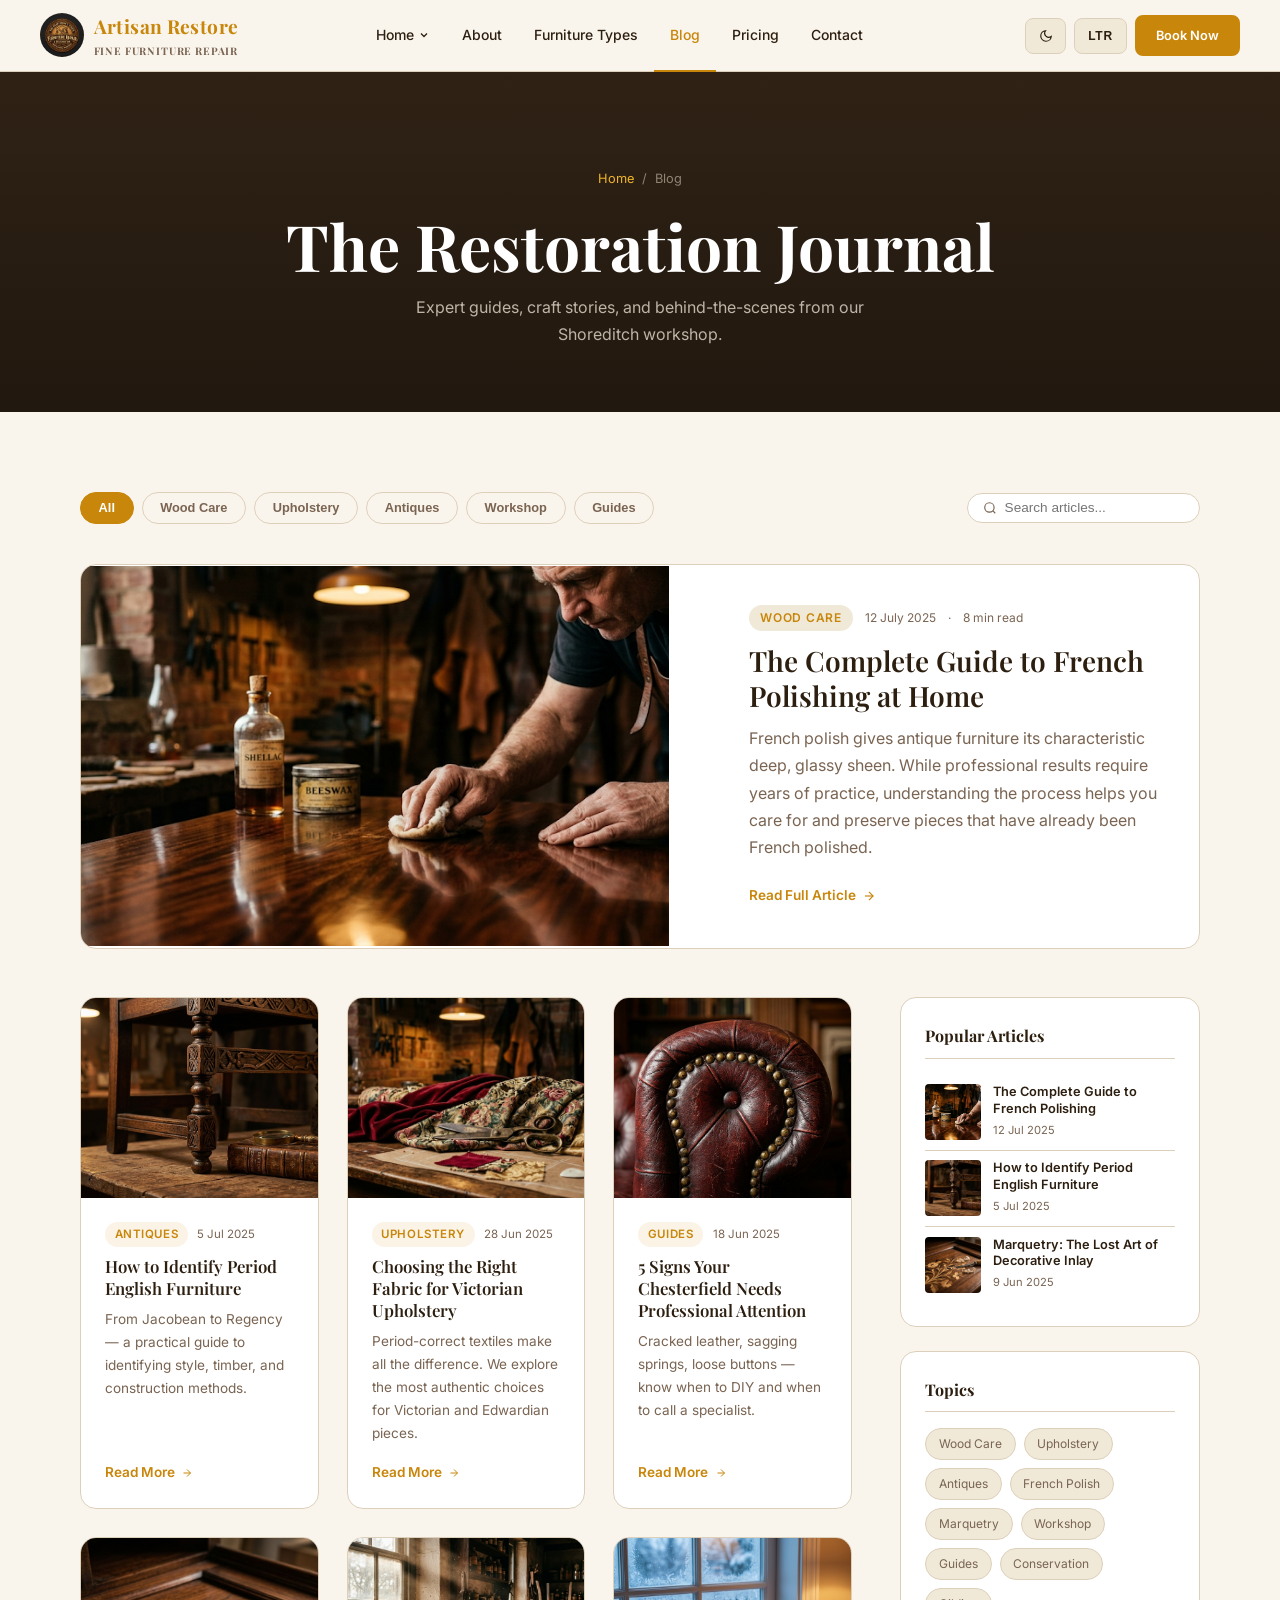
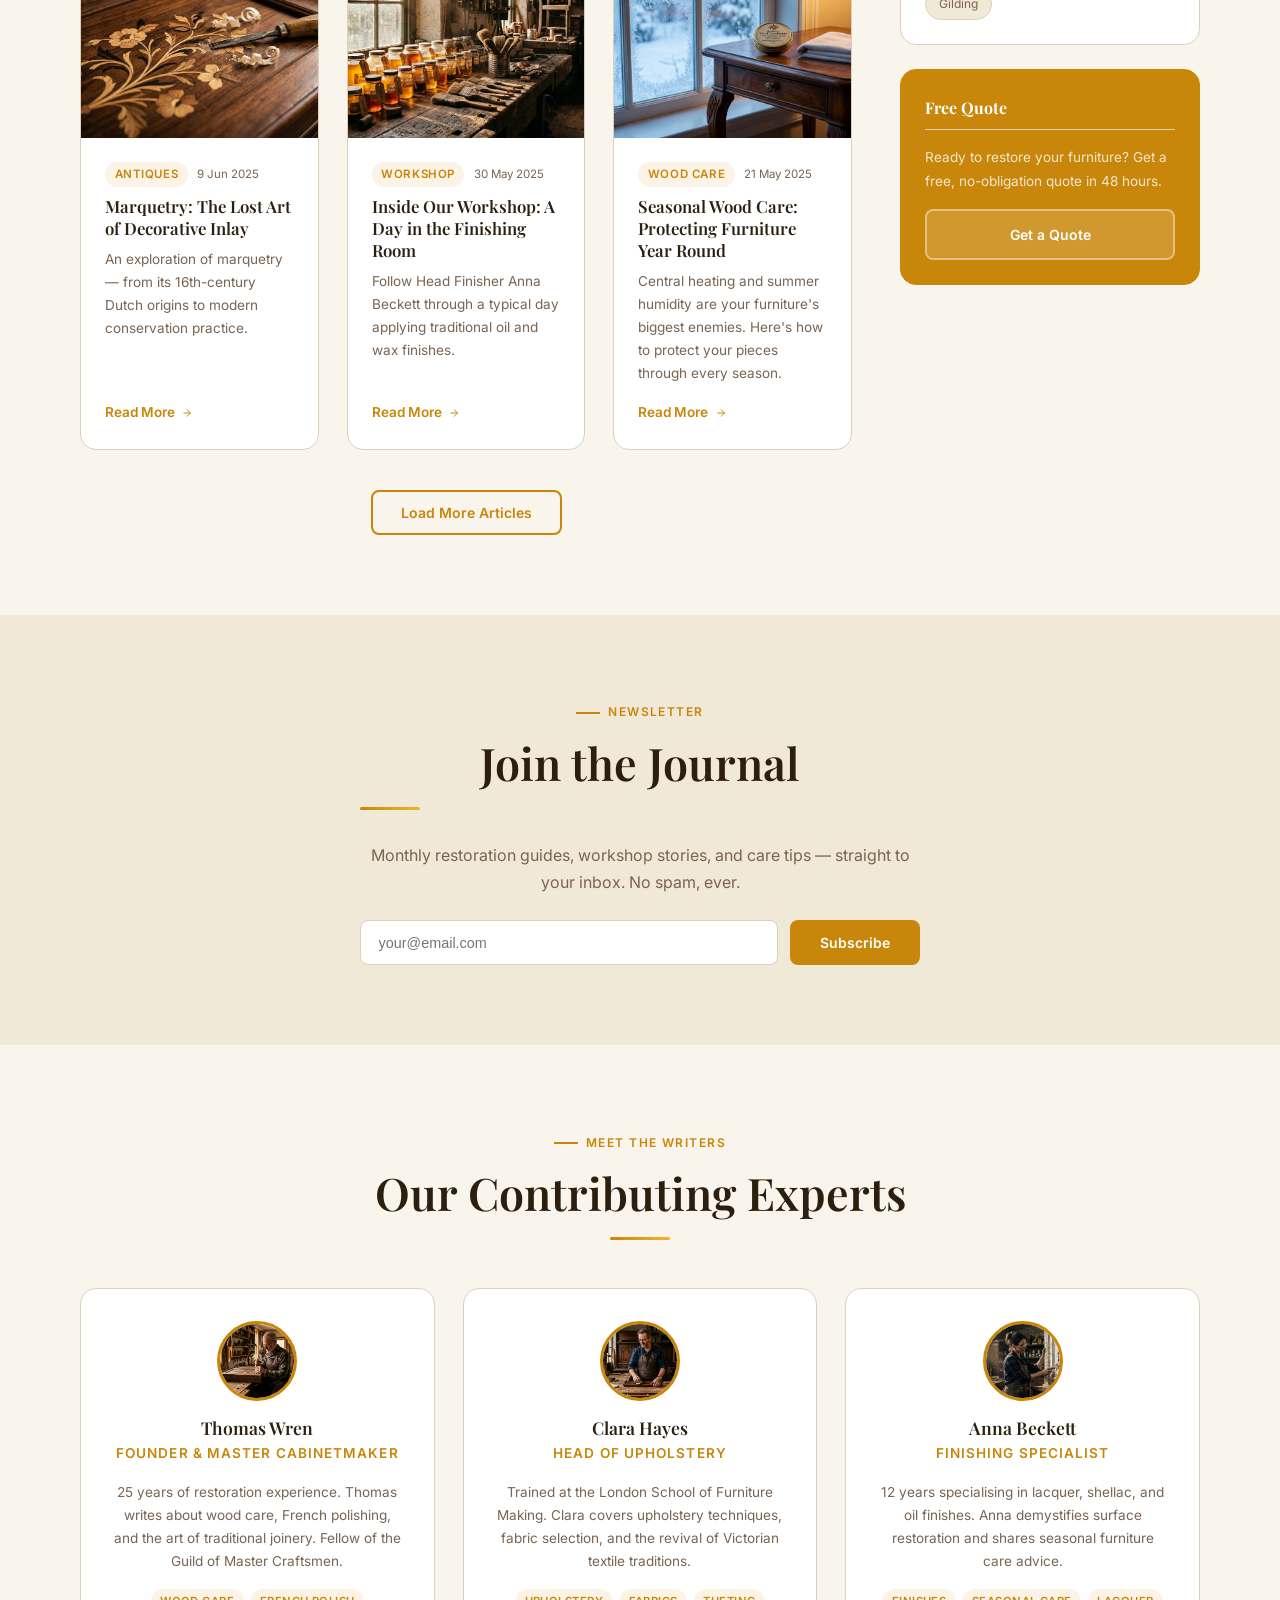
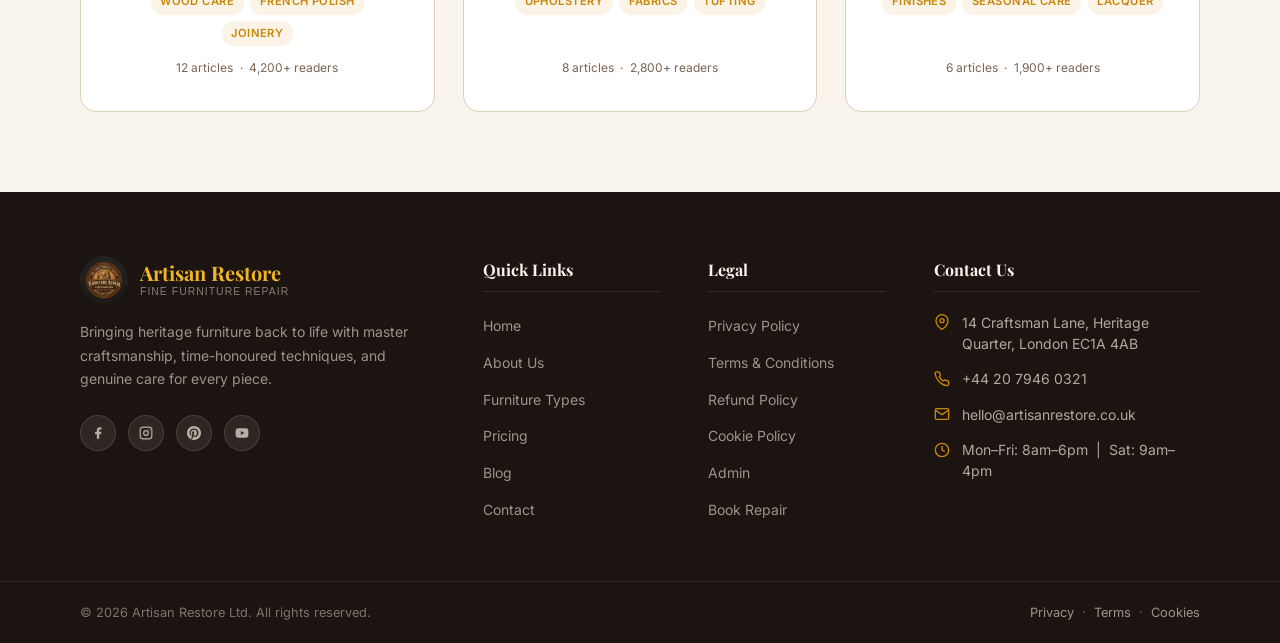
==== blog.html @ afa8cfbe "Initial commit" ====
<!DOCTYPE html>
<html lang="en" dir="ltr" data-theme="light">
<head>
<meta charset="UTF-8"><meta name="viewport" content="width=device-width, initial-scale=1.0">
<title>Blog — Artisan Restore Furniture Restoration Journal</title>
<meta name="description" content="Expert insights, restoration guides, and craftsmanship stories from the Artisan Restore workshop journal.">
<link rel="icon" href="images/logo.png" type="image/png">
<link rel="stylesheet" href="style.css">
<style>
.page-hero{padding:6rem 0 4rem;background:var(--walnut);position:relative;overflow:hidden;}
.page-hero-bg{position:absolute;inset:0;background-size:cover;background-position:center;opacity: 1;}
.page-hero-overlay{position:absolute;inset:0;background:linear-gradient(to bottom,rgba(22,16,10,.3),rgba(22,16,10,.7));}
.page-hero-content{position:relative;z-index:1;text-align:center;color:var(--white);}
.page-hero-content h1{color:var(--white);}
.breadcrumb{display:flex;align-items:center;justify-content:center;gap:.5rem;font-size:.8rem;color:rgba(240,233,216,.5);margin-bottom:1rem;}
.breadcrumb a{color:var(--primary-lt);}

/* filter bar */
.filter-bar{display:flex;align-items:center;gap:.5rem;flex-wrap:wrap;margin-bottom:2.5rem;}
.filter-btn{padding:.45rem 1.1rem;border:1.5px solid var(--border);border-radius:20px;background:transparent;font-size:.8rem;font-weight:600;color:var(--text-muted);cursor:pointer;transition:var(--transition);}
.filter-btn.active,.filter-btn:hover{background:var(--primary);border-color:var(--primary);color:var(--white);}
.search-box{margin-left:auto;display:flex;align-items:center;gap:.5rem;background:var(--surface);border:1px solid var(--border);border-radius:20px;padding:.4rem .9rem;}
.search-box input{border:none;background:transparent;font-size:.85rem;color:var(--text);outline:none;width:180px;}
.search-box svg{color:var(--text-muted);}

/* featured article */
.featured-article{display:grid;grid-template-columns:1.2fr 1fr;gap:2.5rem;align-items:center;background:var(--surface);border:1px solid var(--border);border-radius:var(--radius-lg);overflow:hidden;margin-bottom:3rem;transition:var(--transition);}
.featured-article:hover{box-shadow:var(--shadow-lg);transform:translateY(-4px);}
.feat-img{width:100%;height:380px;object-fit:cover;}
.feat-body{padding:2.5rem;}
.feat-meta{display:flex;align-items:center;gap:.75rem;margin-bottom:.75rem;font-size:.75rem;color:var(--text-muted);}
.feat-tag{background:var(--bg2);border-radius:20px;padding:.2rem .7rem;color:var(--primary);font-weight:600;text-transform:uppercase;letter-spacing:.06em;}
.feat-body h2{font-size:1.75rem;margin-bottom:.75rem;}
.feat-body p{margin-bottom:1.25rem;}
.read-more{font-size:.85rem;font-weight:600;color:var(--primary);display:inline-flex;align-items:center;gap:.4rem;transition:gap .25s;}
.read-more:hover{gap:.75rem;}

/* blog grid */
.blog-grid{display:grid;grid-template-columns:repeat(3,1fr);gap:1.75rem;}
.blog-card{background:var(--surface);border:1px solid var(--border);border-radius:var(--radius-lg);overflow:hidden;transition:var(--transition);display:flex;flex-direction:column;height:100%;}
.blog-card:hover{transform:translateY(-6px);box-shadow:var(--shadow-lg);border-color:var(--primary);}
.blog-img{width:100%;height:200px;object-fit:cover;flex-shrink:0;}
.blog-body{padding:1.5rem;display:flex;flex-direction:column;flex:1;}
.blog-meta{display:flex;align-items:center;gap:.6rem;font-size:.72rem;color:var(--text-muted);margin-bottom:.6rem;}
.blog-cat{background:rgba(200,134,10,.1);color:var(--primary);border-radius:20px;padding:.15rem .6rem;font-weight:600;text-transform:uppercase;letter-spacing:.05em;}
.blog-body h3{font-size:1.05rem;margin-bottom:.5rem;line-height:1.3;}
.blog-body p{font-size:.85rem;margin-bottom:1rem;flex:1;}

/* newsletter */
.newsletter-section{background:var(--bg2);}
.nl-box{max-width:560px;margin:0 auto;text-align:center;}
.nl-form{display:flex;gap:.75rem;margin-top:1.5rem;}
.nl-form input{flex:1;padding:.75rem 1.1rem;background:var(--surface);border:1.5px solid var(--border);border-radius:var(--radius-md);font-size:.9rem;color:var(--text);outline:none;transition:border-color .25s;}
.nl-form input:focus{border-color:var(--primary);}

/* sidebar */
.blog-layout{display:grid;grid-template-columns:1fr 300px;gap:3rem;align-items:start;}
.sidebar{position:sticky;top:calc(var(--nav-h)+1rem);}
.sidebar-widget{background:var(--surface);border:1px solid var(--border);border-radius:var(--radius-lg);padding:1.5rem;margin-bottom:1.5rem;}
.sidebar-widget h5{font-family:'Playfair Display',serif;font-size:1rem;margin-bottom:1rem;padding-bottom:.5rem;border-bottom:1px solid var(--border);}
.popular-item{display:flex;gap:.75rem;padding:.6rem 0;border-bottom:1px solid var(--border);}
.popular-item:last-child{border:none;}
.popular-img{width:56px;height:56px;border-radius:var(--radius-sm);object-fit:cover;flex-shrink:0;}
.popular-title{font-size:.8rem;font-weight:600;color:var(--text);line-height:1.3;}
.popular-date{font-size:.7rem;color:var(--text-muted);margin-top:.2rem;}
.tag-cloud{display:flex;flex-wrap:wrap;gap:.5rem;}
.tag-chip{padding:.3rem .8rem;background:var(--bg2);border:1px solid var(--border);border-radius:20px;font-size:.75rem;color:var(--text-muted);cursor:pointer;transition:var(--transition);}
.tag-chip:hover{background:var(--primary);border-color:var(--primary);color:var(--white);}

@media(max-width:1024px){.blog-layout{grid-template-columns:1fr;}.sidebar{position:static;}.featured-article{grid-template-columns:1fr;}.feat-img{height:auto;aspect-ratio:16/9;min-height:250px;}.blog-grid{grid-template-columns:repeat(2,1fr);}}
@media(max-width:768px){.blog-grid{grid-template-columns:1fr;}.nl-form{flex-direction:column;}}
</style>
</head>
<body>
<div id="nav-placeholder"></div>
<main class="page-content">

  <!-- §1 PAGE HERO -->
  <section class="page-hero">
    <div class="page-hero-bg" style="background-image:url('https://loremflickr.com/1600/900/furniture,antique?lock=2001');"></div>
    <div class="page-hero-overlay"></div>
    <div class="container page-hero-content">
      <nav class="breadcrumb"><a href="index.html">Home</a><span>/</span><span>Blog</span></nav>
      <h1>The Restoration Journal</h1>
      <p style="color:rgba(240,233,216,.75);max-width:480px;margin:.5rem auto 0;">Expert guides, craft stories, and behind-the-scenes from our Shoreditch workshop.</p>
    </div>
  </section>

  <!-- §2 FILTER + FEATURED -->
  <section style="background:var(--bg);">
    <div class="container">
      <div class="filter-bar">
        <button class="filter-btn active">All</button>
        <button class="filter-btn">Wood Care</button>
        <button class="filter-btn">Upholstery</button>
        <button class="filter-btn">Antiques</button>
        <button class="filter-btn">Workshop</button>
        <button class="filter-btn">Guides</button>
        <div class="search-box">
          <svg width="14" height="14" viewBox="0 0 24 24" fill="none" stroke="currentColor" stroke-width="2"><circle cx="11" cy="11" r="8"/><line x1="21" y1="21" x2="16.65" y2="16.65"/></svg>
          <input type="text" placeholder="Search articles...">
        </div>
      </div>

      <a href="blog-detail.html" class="featured-article">
        <img class="feat-img" src="images/image copy 15.png" alt="Featured article">
        <div class="feat-body">
          <div class="feat-meta"><span class="feat-tag">Wood Care</span><span>12 July 2025</span><span>·</span><span>8 min read</span></div>
          <h2>The Complete Guide to French Polishing at Home</h2>
          <p>French polish gives antique furniture its characteristic deep, glassy sheen. While professional results require years of practice, understanding the process helps you care for and preserve pieces that have already been French polished.</p>
          <span class="read-more">Read Full Article <svg width="14" height="14" viewBox="0 0 24 24" fill="none" stroke="currentColor" stroke-width="2"><line x1="5" y1="12" x2="19" y2="12"/><polyline points="12 5 19 12 12 19"/></svg></span>
        </div>
      </a>

      <div class="blog-layout">
        <div>
          <div class="blog-grid">
            <div class="blog-card">
              <img class="blog-img" src="images/image copy 16.png" alt="Dining table">
              <div class="blog-body">
                <div class="blog-meta"><span class="blog-cat">Antiques</span><span>5 Jul 2025</span></div>
                <h3>How to Identify Period English Furniture</h3>
                <p>From Jacobean to Regency — a practical guide to identifying style, timber, and construction methods.</p>
                <a href="blog-detail.html" class="read-more">Read More <svg width="12" height="12" viewBox="0 0 24 24" fill="none" stroke="currentColor" stroke-width="2"><line x1="5" y1="12" x2="19" y2="12"/><polyline points="12 5 19 12 12 19"/></svg></a>
              </div>
            </div>
            <div class="blog-card">
              <img class="blog-img" src="images/image copy 17.png" alt="Upholstery">
              <div class="blog-body">
                <div class="blog-meta"><span class="blog-cat">Upholstery</span><span>28 Jun 2025</span></div>
                <h3>Choosing the Right Fabric for Victorian Upholstery</h3>
                <p>Period-correct textiles make all the difference. We explore the most authentic choices for Victorian and Edwardian pieces.</p>
                <a href="blog-detail.html" class="read-more">Read More <svg width="12" height="12" viewBox="0 0 24 24" fill="none" stroke="currentColor" stroke-width="2"><line x1="5" y1="12" x2="19" y2="12"/><polyline points="12 5 19 12 12 19"/></svg></a>
              </div>
            </div>
            <div class="blog-card">
              <img class="blog-img" src="images/image copy 18.png" alt="Chesterfield">
              <div class="blog-body">
                <div class="blog-meta"><span class="blog-cat">Guides</span><span>18 Jun 2025</span></div>
                <h3>5 Signs Your Chesterfield Needs Professional Attention</h3>
                <p>Cracked leather, sagging springs, loose buttons — know when to DIY and when to call a specialist.</p>
                <a href="blog-detail.html" class="read-more">Read More <svg width="12" height="12" viewBox="0 0 24 24" fill="none" stroke="currentColor" stroke-width="2"><line x1="5" y1="12" x2="19" y2="12"/><polyline points="12 5 19 12 12 19"/></svg></a>
              </div>
            </div>
            <div class="blog-card">
              <img class="blog-img" src="images/image copy 19.png" alt="Antique">
              <div class="blog-body">
                <div class="blog-meta"><span class="blog-cat">Antiques</span><span>9 Jun 2025</span></div>
                <h3>Marquetry: The Lost Art of Decorative Inlay</h3>
                <p>An exploration of marquetry — from its 16th-century Dutch origins to modern conservation practice.</p>
                <a href="blog-detail.html" class="read-more">Read More <svg width="12" height="12" viewBox="0 0 24 24" fill="none" stroke="currentColor" stroke-width="2"><line x1="5" y1="12" x2="19" y2="12"/><polyline points="12 5 19 12 12 19"/></svg></a>
              </div>
            </div>
            <div class="blog-card">
              <img class="blog-img" src="images/image copy 20.png" alt="Workshop">
              <div class="blog-body">
                <div class="blog-meta"><span class="blog-cat">Workshop</span><span>30 May 2025</span></div>
                <h3>Inside Our Workshop: A Day in the Finishing Room</h3>
                <p>Follow Head Finisher Anna Beckett through a typical day applying traditional oil and wax finishes.</p>
                <a href="blog-detail.html" class="read-more">Read More <svg width="12" height="12" viewBox="0 0 24 24" fill="none" stroke="currentColor" stroke-width="2"><line x1="5" y1="12" x2="19" y2="12"/><polyline points="12 5 19 12 12 19"/></svg></a>
              </div>
            </div>
            <div class="blog-card">
              <img class="blog-img" src="images/image copy 21.png" alt="Wood care">
              <div class="blog-body">
                <div class="blog-meta"><span class="blog-cat">Wood Care</span><span>21 May 2025</span></div>
                <h3>Seasonal Wood Care: Protecting Furniture Year Round</h3>
                <p>Central heating and summer humidity are your furniture's biggest enemies. Here's how to protect your pieces through every season.</p>
                <a href="blog-detail.html" class="read-more">Read More <svg width="12" height="12" viewBox="0 0 24 24" fill="none" stroke="currentColor" stroke-width="2"><line x1="5" y1="12" x2="19" y2="12"/><polyline points="12 5 19 12 12 19"/></svg></a>
              </div>
            </div>
          </div>
          <div style="text-align:center;margin-top:2.5rem;">
            <button class="btn btn-outline">Load More Articles</button>
          </div>
        </div>

        <!-- SIDEBAR -->
        <aside class="sidebar">
          <div class="sidebar-widget">
            <h5>Popular Articles</h5>
            <div class="popular-item">
              <img class="popular-img" src="images/image copy 15.png" alt="">
              <div><div class="popular-title">The Complete Guide to French Polishing</div><div class="popular-date">12 Jul 2025</div></div>
            </div>
            <div class="popular-item">
              <img class="popular-img" src="images/image copy 16.png" alt="">
              <div><div class="popular-title">How to Identify Period English Furniture</div><div class="popular-date">5 Jul 2025</div></div>
            </div>
            <div class="popular-item">
              <img class="popular-img" src="images/image copy 19.png" alt="">
              <div><div class="popular-title">Marquetry: The Lost Art of Decorative Inlay</div><div class="popular-date">9 Jun 2025</div></div>
            </div>
          </div>
          <div class="sidebar-widget">
            <h5>Topics</h5>
            <div class="tag-cloud">
              <span class="tag-chip">Wood Care</span><span class="tag-chip">Upholstery</span><span class="tag-chip">Antiques</span><span class="tag-chip">French Polish</span><span class="tag-chip">Marquetry</span><span class="tag-chip">Workshop</span><span class="tag-chip">Guides</span><span class="tag-chip">Conservation</span><span class="tag-chip">Gilding</span>
            </div>
          </div>
          <div class="sidebar-widget" style="background:var(--primary);border-color:var(--primary);">
            <h5 style="color:var(--white);">Free Quote</h5>
            <p style="font-size:.85rem;color:rgba(255,255,255,.8);margin-bottom:1rem;">Ready to restore your furniture? Get a free, no-obligation quote in 48 hours.</p>
            <a href="contact.html" class="btn btn-ghost" style="width:100%;display:flex;justify-content:center;">Get a Quote</a>
          </div>
        </aside>
      </div>
    </div>
  </section>

  <!-- §3 NEWSLETTER -->
  <section class="newsletter-section">
    <div class="container">
      <div class="nl-box">
        <span class="section-label">Newsletter</span>
        <h2 class="section-title">Join the Journal</h2>
        <div class="divider"></div>
        <p>Monthly restoration guides, workshop stories, and care tips — straight to your inbox. No spam, ever.</p>
        <div class="nl-form">
          <input type="email" placeholder="your@email.com">
          <button class="btn btn-primary">Subscribe</button>
        </div>
      </div>
    </div>
  </section>
  <!-- §4 AUTHOR SPOTLIGHT -->
  <section style="background:var(--bg);">
    <div class="container">
      <div class="text-center">
        <span class="section-label">Meet the Writers</span>
        <h2 class="section-title">Our Contributing Experts</h2>
        <div class="divider"></div>
      </div>
      <div class="author-spotlight-grid">
        <div class="as-card">
          <img class="as-avatar" src="images/image copy 7.png" alt="Thomas Wren">
          <div class="as-body">
            <h4>Thomas Wren</h4>
            <p class="as-role">Founder &amp; Master Cabinetmaker</p>
            <p>25 years of restoration experience. Thomas writes about wood care, French polishing, and the art of traditional joinery. Fellow of the Guild of Master Craftsmen.</p>
            <div class="as-tags"><span>Wood Care</span><span>French Polish</span><span>Joinery</span></div>
            <div class="as-meta"><span>12 articles</span><span>·</span><span>4,200+ readers</span></div>
          </div>
        </div>
        <div class="as-card">
          <img class="as-avatar" src="images/image copy 9.png" alt="Clara Hayes">
          <div class="as-body">
            <h4>Clara Hayes</h4>
            <p class="as-role">Head of Upholstery</p>
            <p>Trained at the London School of Furniture Making. Clara covers upholstery techniques, fabric selection, and the revival of Victorian textile traditions.</p>
            <div class="as-tags"><span>Upholstery</span><span>Fabrics</span><span>Tufting</span></div>
            <div class="as-meta"><span>8 articles</span><span>·</span><span>2,800+ readers</span></div>
          </div>
        </div>
        <div class="as-card">
          <img class="as-avatar" src="images/image copy 10.png" alt="Anna Beckett">
          <div class="as-body">
            <h4>Anna Beckett</h4>
            <p class="as-role">Finishing Specialist</p>
            <p>12 years specialising in lacquer, shellac, and oil finishes. Anna demystifies surface restoration and shares seasonal furniture care advice.</p>
            <div class="as-tags"><span>Finishes</span><span>Seasonal Care</span><span>Lacquer</span></div>
            <div class="as-meta"><span>6 articles</span><span>·</span><span>1,900+ readers</span></div>
          </div>
        </div>
      </div>
    </div>
  </section>
  <style>
  .author-spotlight-grid{display:grid;grid-template-columns:repeat(3,1fr);gap:1.75rem;margin-top:3rem;}
  .as-card{background:var(--surface);border:1px solid var(--border);border-radius:var(--radius-lg);padding:2rem;display:flex;flex-direction:column;align-items:center;text-align:center;transition:var(--transition);}
  .as-card:hover{border-color:var(--primary);transform:translateY(-5px);box-shadow:var(--shadow-md);}
  .as-avatar{width:80px;height:80px;border-radius:50%;object-fit:cover;border:3px solid var(--primary);margin-bottom:1rem;}
  .as-body{display:flex;flex-direction:column;flex:1;width:100%;}
  .as-body h4{margin-bottom:.15rem;}
  .as-role{font-size:.75rem;text-transform:uppercase;letter-spacing:.08em;color:var(--primary);font-weight:600;margin-bottom:.75rem;}
  .as-body>p{font-size:.85rem;margin-bottom:1rem;}
  .as-tags{display:flex;gap:.4rem;justify-content:center;flex-wrap:wrap;margin-bottom:.75rem;}
  .as-tags span{background:rgba(200,134,10,.1);color:var(--primary);font-size:.7rem;font-weight:600;padding:.2rem .6rem;border-radius:20px;text-transform:uppercase;letter-spacing:.04em;}
  .as-meta{font-size:.75rem;color:var(--text-muted);display:flex;gap:.4rem;justify-content:center;margin-top:auto;}
  @media(max-width:1024px){.author-spotlight-grid{grid-template-columns:1fr;max-width:400px;margin-left:auto;margin-right:auto;}}
  </style>

</main>
<div id="footer-placeholder"></div>
<script src="nav.js"></script>
<script>
document.querySelectorAll('.filter-btn').forEach(btn=>{
  btn.addEventListener('click',()=>{
    document.querySelectorAll('.filter-btn').forEach(b=>b.classList.remove('active'));
    btn.classList.add('active');
  });
});
</script>
</body>
</html>
---- style.css ----
/* ============================================
   ARTISAN RESTORE — Global Design System
   Font: Playfair Display + Inter
   Color: Warm Amber / Walnut / Cream
   ============================================ */

@import url('https://fonts.googleapis.com/css2?family=Playfair+Display:ital,wght@0,400;0,600;0,700;1,400&family=Inter:wght@300;400;500;600&family=Cormorant+Garamond:ital,wght@0,400;1,400&display=swap');

/* ---- CSS VARIABLES ---- */
:root {
  --primary:     #C8860A;
  --primary-dk:  #9E6A08;
  --primary-lt:  #F0B429;
  --walnut:      #3B2A1A;
  --walnut-lt:   #6B4C30;
  --cream:       #FAF5EC;
  --cream-dk:    #F0E9D8;
  --charcoal:    #1C1410;
  --text-main:   #2D1F10;
  --text-muted:  #7A6452;
  --white:       #FFFFFF;
  --border:      #DDD0BB;

  --nav-h:       72px;
  --side-pad:    clamp(1rem, 4vw, 2.5rem);
  --radius-sm:   4px;
  --radius-md:   8px;
  --radius-lg:   16px;
  --shadow-sm:   0 2px 8px rgba(60,40,20,.08);
  --shadow-md:   0 8px 32px rgba(60,40,20,.14);
  --shadow-lg:   0 20px 60px rgba(60,40,20,.20);

  --transition:  all .3s cubic-bezier(.4,0,.2,1);

  /* Light mode defaults */
  --bg:          var(--cream);
  --bg2:         var(--cream-dk);
  --surface:     var(--white);
  --text:        var(--text-main);
  --nav-bg:      rgba(250,245,236,.95);
}

/* ---- DARK MODE ---- */
[data-theme="dark"] {
  --bg:       #16100A;
  --bg2:      #1F160D;
  --surface:  #2A1E12;
  --text:     #F0E9D8;
  --text-muted: #9D8472;
  --border:   #3D2D1A;
  --nav-bg:   rgba(22,16,10,.95);
}

/* ---- RTL ---- */
[dir="rtl"] { direction: rtl; text-align: right; }

/* ---- RESET ---- */
*, *::before, *::after { box-sizing: border-box; margin: 0; padding: 0; }
html { scroll-behavior: smooth; scroll-padding-top: var(--nav-h); }
body {
  font-family: 'Inter', sans-serif;
  background: var(--bg);
  color: var(--text);
  line-height: 1.7;
  overflow-x: hidden;
  transition: background .3s, color .3s;
}
img { max-width: 100%; height: auto; display: block; }
a { color: inherit; text-decoration: none; }
ul { list-style: none; }

/* ---- TYPOGRAPHY ---- */
h1,h2,h3,h4 { font-family: 'Playfair Display', serif; line-height: 1.25; color: var(--text); }
h1 { font-size: clamp(2.4rem, 5vw, 4rem); font-weight: 700; }
h2 { font-size: clamp(1.8rem, 3.5vw, 2.8rem); font-weight: 600; }
h3 { font-size: clamp(1.3rem, 2.5vw, 1.8rem); font-weight: 600; }
h4 { font-size: 1.1rem; font-weight: 600; }
p  { font-size: 1rem; color: var(--text-muted); }

/* ---- SCROLLBAR ---- */
::-webkit-scrollbar { width: 6px; }
::-webkit-scrollbar-track { background: var(--bg); }
::-webkit-scrollbar-thumb { background: var(--primary); border-radius: 3px; }

/* ============================================
   NAVBAR
   ============================================ */
.navbar {
  position: fixed; top: 0; left: 0; right: 0; z-index: 1000;
  height: var(--nav-h);
  background: var(--nav-bg);
  backdrop-filter: blur(12px);
  border-bottom: 1px solid var(--border);
  display: flex; align-items: center;
  padding: 0 var(--side-pad);
  gap: 1rem;
  transition: var(--transition);
}
/* push page content below nav */
body > *:not(.navbar) { margin-top: 0; }
.page-content { padding-top: var(--nav-h); }

.nav-logo { display: flex; align-items: center; gap: .6rem; flex-shrink: 0; cursor: pointer; }
.nav-logo img { height: 44px; width: 44px; border-radius: 50%; object-fit: cover; }
.nav-logo-text { font-family: 'Playfair Display', serif; font-size: 1.2rem; font-weight: 700; color: var(--primary); letter-spacing: .02em; }
.nav-logo-sub  { font-size: .65rem; color: var(--text-muted); display: block; letter-spacing: .08em; text-transform: uppercase; }

.nav-menu { display: flex; align-items: center; gap: 0; margin: 0 auto; }

.nav-item { position: relative; }
.nav-link {
  display: flex; align-items: center; gap: .3rem;
  height: var(--nav-h);
  padding: 0 1rem;
  font-size: .875rem; font-weight: 500;
  color: var(--text);
  white-space: nowrap;
  transition: color .25s;
  border-bottom: 2px solid transparent;
}
.nav-link:hover, .nav-link.active { color: var(--primary); border-bottom-color: var(--primary); }
.nav-link svg { width: 12px; height: 12px; transition: transform .25s; }
.nav-item:hover .nav-link svg { transform: rotate(180deg); }

/* DROPDOWN */
.dropdown {
  position: absolute; top: 100%; left: 0;
  min-width: 180px;
  background: var(--surface);
  border: 1px solid var(--border);
  border-radius: var(--radius-md);
  box-shadow: var(--shadow-md);
  opacity: 0; visibility: hidden; transform: translateY(-8px);
  transition: var(--transition);
}
.nav-item:hover .dropdown { opacity: 1; visibility: visible; transform: translateY(0); }
.dropdown a {
  display: block; padding: .65rem 1.2rem;
  font-size: .85rem; color: var(--text);
  transition: background .2s, color .2s;
}
.dropdown a:hover { background: var(--bg2); color: var(--primary); }

/* RIGHT CONTROLS */
.nav-controls { display: flex; align-items: center; gap: .5rem; margin-left: 1.5rem; }
.ctrl-btn {
  display: flex; align-items: center; justify-content: center;
  height: 36px; padding: 0 .8rem;
  background: var(--bg2); border: 1px solid var(--border);
  border-radius: var(--radius-md);
  font-size: .75rem; font-weight: 600; letter-spacing: .06em;
  color: var(--text); cursor: pointer;
  transition: var(--transition); gap: .4rem;
}
.ctrl-btn:hover { background: var(--primary); color: var(--white); border-color: var(--primary); }
.ctrl-btn svg { width: 14px; height: 14px; }

.hamburger { display: none; flex-direction: column; gap: 5px; cursor: pointer; padding: .5rem; }
.hamburger span { display: block; width: 22px; height: 2px; background: var(--text); border-radius: 2px; transition: var(--transition); }

/* ============================================
   BUTTONS
   ============================================ */
.btn {
  display: inline-flex; align-items: center; justify-content: center; gap: .5rem;
  padding: .75rem 1.75rem;
  font-family: 'Inter', sans-serif; font-size: .875rem; font-weight: 600;
  border-radius: var(--radius-md); cursor: pointer;
  transition: var(--transition); border: 2px solid transparent;
  white-space: nowrap;
}
.btn-primary { background: var(--primary); color: var(--white); border-color: var(--primary); }
.btn-primary:hover { background: var(--primary-dk); border-color: var(--primary-dk); transform: translateY(-2px); box-shadow: 0 8px 24px rgba(200,134,10,.35); }
.btn-outline { background: transparent; color: var(--primary); border-color: var(--primary); }
.btn-outline:hover { background: var(--primary); color: var(--white); transform: translateY(-2px); }
.btn-ghost { background: rgba(255,255,255,.15); color: var(--white); border-color: rgba(255,255,255,.4); backdrop-filter: blur(4px); }
.btn-ghost:hover { background: var(--white); color: var(--primary); border-color: var(--white); }
.btn-lg { padding: .95rem 2.4rem; font-size: 1rem; }
.btn-sm { padding: .5rem 1.2rem; font-size: .8rem; }

/* ============================================
   SECTIONS & UTILITIES
   ============================================ */
section { padding: 5rem 0; }
.container { max-width: 1200px; margin: 0 auto; padding: 0 var(--side-pad); }
.container-wide { max-width: 1400px; margin: 0 auto; padding: 0 var(--side-pad); }

.section-label {
  display: inline-flex; align-items: center; gap: .5rem;
  font-size: .75rem; font-weight: 600; letter-spacing: .12em;
  text-transform: uppercase; color: var(--primary);
  margin-bottom: .75rem;
}
.section-label::before { content:''; display: block; width: 24px; height: 2px; background: var(--primary); }
.section-title { margin-bottom: 1rem; }
.section-sub { font-size: 1.05rem; color: var(--text-muted); max-width: 560px; }
.text-center { text-align: center; }
.text-center .section-label { justify-content: center; }
.text-center .section-sub { margin: 0 auto; }

/* DIVIDER */
.divider { width: 60px; height: 3px; background: linear-gradient(90deg, var(--primary), var(--primary-lt)); border-radius: 2px; margin: 1rem 0 2rem; }
.text-center .divider { margin: 1rem auto 2rem; }

/* GRIDS */
.grid-2 { display: grid; grid-template-columns: repeat(2, 1fr); gap: 2rem; }
.grid-3 { display: grid; grid-template-columns: repeat(3, 1fr); gap: 2rem; }
.grid-4 { display: grid; grid-template-columns: repeat(4, 1fr); gap: 1.5rem; }
.grid-auto { display: grid; grid-template-columns: repeat(auto-fit, minmax(280px, 1fr)); gap: 2rem; }

/* ============================================
   CARDS
   ============================================ */
.card {
  background: var(--surface);
  border: 1px solid var(--border);
  border-radius: var(--radius-lg);
  overflow: hidden;
  transition: var(--transition);
  box-shadow: var(--shadow-sm);
}
.card:hover { transform: translateY(-6px); box-shadow: var(--shadow-lg); border-color: var(--primary); }
.card-img { width: 100%; height: 220px; object-fit: cover; }
.card-body { padding: 1.5rem; }
.card-tag { font-size: .7rem; font-weight: 600; text-transform: uppercase; letter-spacing: .1em; color: var(--primary); margin-bottom: .5rem; }
.card-title { font-size: 1.15rem; margin-bottom: .5rem; color: var(--text); }
.card-text { font-size: .875rem; color: var(--text-muted); }

/* ============================================
   HERO BASE
   ============================================ */
.hero {
  min-height: calc(100vh - var(--nav-h));
  display: flex; align-items: center;
  background: var(--walnut);
  position: relative; overflow: hidden;
}
.hero-bg {
  position: absolute; inset: 0;
  background-size: cover; background-position: center;
  opacity: .35;
}
.hero-overlay {
  position: absolute; inset: 0;
  background: linear-gradient(135deg, rgba(22,16,10,.85) 0%, rgba(60,40,15,.6) 50%, rgba(200,134,10,.15) 100%);
}
.hero-content { position: relative; z-index: 1; }

/* ============================================
   BEFORE/AFTER SLIDER
   ============================================ */
.ba-container {
  position: relative; overflow: hidden; border-radius: var(--radius-lg);
  cursor: col-resize; user-select: none;
}
.ba-after, .ba-before { width: 100%; display: block; }
.ba-before-wrap {
  position: absolute; top: 0; left: 0; height: 100%; overflow: hidden;
  width: 50%;
}
.ba-before-wrap img { height: 100%; width: auto; max-width: none; }
.ba-handle {
  position: absolute; top: 0; bottom: 0; width: 4px;
  background: var(--primary); left: 50%; transform: translateX(-50%);
  cursor: col-resize;
}
.ba-handle::before, .ba-handle::after {
  content: ''; position: absolute; top: 50%;
  width: 40px; height: 40px; border-radius: 50%;
  background: var(--primary); border: 3px solid var(--white);
  display: flex; align-items: center; justify-content: center;
  transform: translate(-50%, -50%);
}
.ba-handle::before { left: 50%; }

/* ============================================
   GALLERY GRID
   ============================================ */
.gallery-masonry {
  columns: 3; gap: 1rem; column-fill: balance;
}
.gallery-masonry .g-item {
  break-inside: avoid; margin-bottom: 1rem;
  border-radius: var(--radius-md); overflow: hidden;
  position: relative;
}
.gallery-masonry .g-item img { width: 100%; display: block; transition: transform .5s; }
.gallery-masonry .g-item:hover img { transform: scale(1.04); }
.g-overlay {
  position: absolute; inset: 0;
  background: linear-gradient(to top, rgba(22,16,10,.8), transparent);
  opacity: 0; transition: opacity .3s;
  display: flex; align-items: flex-end; padding: 1rem;
}
.g-overlay span { color: var(--white); font-size: .85rem; font-weight: 500; }
.g-item:hover .g-overlay { opacity: 1; }

/* ============================================
   FORMS
   ============================================ */
.form-group { margin-bottom: 1.25rem; }
.form-label { display: block; font-size: .8rem; font-weight: 600; color: var(--text); margin-bottom: .4rem; letter-spacing: .04em; }
.form-control {
  width: 100%; padding: .75rem 1rem;
  background: var(--bg2); border: 1.5px solid var(--border);
  border-radius: var(--radius-md); color: var(--text); font-family: 'Inter', sans-serif; font-size: .9rem;
  transition: var(--transition); outline: none;
}
.form-control:focus { border-color: var(--primary); background: var(--surface); box-shadow: 0 0 0 3px rgba(200,134,10,.15); }
textarea.form-control { resize: vertical; min-height: 120px; }
select.form-control { cursor: pointer; }

/* ============================================
   STATS BAR
   ============================================ */
.stat-card { text-align: center; padding: 2rem 1rem; }
.stat-num { font-family: 'Playfair Display', serif; font-size: 3rem; font-weight: 700; color: var(--primary); line-height: 1; }
.stat-label { font-size: .8rem; text-transform: uppercase; letter-spacing: .1em; color: var(--text-muted); margin-top: .4rem; }

/* ============================================
   TESTIMONIALS
   ============================================ */
.testimonial-card {
  background: var(--surface); border: 1px solid var(--border);
  border-radius: var(--radius-lg); padding: 2rem;
  box-shadow: var(--shadow-sm); transition: var(--transition);
}
.testimonial-card:hover { box-shadow: var(--shadow-md); transform: translateY(-4px); }
.t-stars { color: var(--primary-lt); font-size: 1.1rem; margin-bottom: .75rem; }
.t-text { font-size: .95rem; color: var(--text-muted); font-style: italic; margin-bottom: 1.25rem; line-height: 1.7; }
.t-author { display: flex; align-items: center; gap: .75rem; }
.t-avatar { width: 44px; height: 44px; border-radius: 50%; object-fit: cover; border: 2px solid var(--primary); }
.t-name { font-weight: 600; font-size: .9rem; color: var(--text); }
.t-role { font-size: .75rem; color: var(--text-muted); }

/* ============================================
   PROCESS STEPS
   ============================================ */
.step-wrap { display: flex; align-items: flex-start; gap: 1.5rem; margin-bottom: 2rem; }
.step-num {
  flex-shrink: 0; width: 56px; height: 56px; border-radius: 50%;
  background: linear-gradient(135deg, var(--primary), var(--primary-lt));
  color: var(--white); font-family: 'Playfair Display', serif;
  font-size: 1.25rem; font-weight: 700;
  display: flex; align-items: center; justify-content: center;
  box-shadow: 0 4px 16px rgba(200,134,10,.4);
}
.step-body h4 { margin-bottom: .35rem; }
.step-body p { font-size: .9rem; }

/* ============================================
   PRICING CARDS
   ============================================ */
.pricing-card {
  background: var(--surface); border: 1.5px solid var(--border);
  border-radius: var(--radius-lg); padding: 2.5rem 2rem;
  text-align: center; position: relative; transition: var(--transition);
}
.pricing-card.featured { border-color: var(--primary); transform: scale(1.04); }
.pricing-card.featured::before {
  content: 'Most Popular';
  position: absolute; top: -14px; left: 50%; transform: translateX(-50%);
  background: var(--primary); color: var(--white);
  font-size: .7rem; font-weight: 700; letter-spacing: .08em;
  padding: .3rem .9rem; border-radius: 20px; text-transform: uppercase;
}
.pricing-card:hover { box-shadow: var(--shadow-lg); border-color: var(--primary); transform: translateY(-6px); }
.pricing-card.featured:hover { transform: scale(1.04) translateY(-6px); }
.price-amt { font-family: 'Playfair Display', serif; font-size: 3rem; font-weight: 700; color: var(--primary); }
.price-period { font-size: .85rem; color: var(--text-muted); }
.price-features { text-align: left; margin: 1.5rem 0; }
.price-features li { padding: .5rem 0; border-bottom: 1px solid var(--border); font-size: .875rem; display: flex; align-items: center; gap: .5rem; }
.price-features li::before { content: '✓'; color: var(--primary); font-weight: 700; }

/* ============================================
   FOOTER
   ============================================ */
.footer {
  background: var(--charcoal); color: var(--cream-dk);
  padding: 4rem 0 0;
}
[data-theme="dark"] .footer { background: #0D0A06; }
.footer-grid { display: grid; grid-template-columns: 2fr 1fr 1fr 1.5fr; gap: 3rem; padding-bottom: 3rem; }
.footer-logo-wrap { display: flex; align-items: center; gap: .75rem; margin-bottom: 1rem; }
.footer-logo-wrap img { height: 48px; width: 48px; border-radius: 50%; object-fit: cover; }
.footer-brand { font-family: 'Playfair Display', serif; font-size: 1.25rem; color: var(--primary-lt); font-weight: 700; }
.footer p { font-size: .875rem; color: rgba(240,233,216,.6); line-height: 1.7; margin-bottom: 1.5rem; }
.footer-social { display: flex; gap: .75rem; }
.soc-btn {
  width: 36px; height: 36px; border-radius: 50%;
  background: rgba(255,255,255,.08); border: 1px solid rgba(255,255,255,.12);
  display: flex; align-items: center; justify-content: center;
  color: rgba(240,233,216,.7); font-size: .8rem;
  transition: var(--transition);
}
.soc-btn:hover { background: var(--primary); border-color: var(--primary); color: var(--white); transform: translateY(-3px); }
.footer-col h5 {
  font-family: 'Playfair Display', serif; font-size: 1rem;
  color: var(--cream); margin-bottom: 1.25rem;
  padding-bottom: .5rem; border-bottom: 1px solid rgba(255,255,255,.1);
}
.footer-links li { margin-bottom: .6rem; }
.footer-links a { font-size: .875rem; color: rgba(240,233,216,.6); transition: color .25s; }
.footer-links a:hover { color: var(--primary-lt); }
.footer-contact-item { display: flex; gap: .75rem; margin-bottom: .9rem; align-items: flex-start; }
.footer-contact-item svg { flex-shrink: 0; color: var(--primary); margin-top: .15rem; }
.footer-contact-item span { font-size: .875rem; color: rgba(240,233,216,.7); line-height: 1.5; }
.footer-bar {
  border-top: 1px solid rgba(255,255,255,.07);
  padding: 1.25rem 0;
  display: flex; align-items: center; justify-content: space-between; flex-wrap: wrap; gap: 1rem;
  font-size: .8rem; color: rgba(240,233,216,.45);
}
.footer-bar a { color: rgba(240,233,216,.6); }
.footer-bar a:hover { color: var(--primary-lt); }

/* ============================================
   RESPONSIVE
   ============================================ */
@media (max-width: 1024px) {
  .nav-link { padding: 0 .6rem; font-size: .8rem; }
  .nav-controls { margin-left: .5rem; }
  .nav-logo-text { font-size: 1.1rem; }
  .grid-4 { grid-template-columns: repeat(2,1fr); }
  .footer-grid { grid-template-columns: 1fr 1fr; gap: 2rem; }
  .gallery-masonry { columns: 2; }
}
@media (max-width: 768px) {
  :root { --nav-h: 60px; }
  .nav-menu { display: none; flex-direction: column; position: absolute; top: 100%; left: 0; right: 0; height: calc(100vh - var(--nav-h)); background: var(--surface); padding: 1.5rem; overflow-y: auto; gap: 0; border-top: 1px solid var(--border); }
  .nav-menu.open { display: flex; }
  .nav-item { width: 100%; }
  .nav-link { height: auto; padding: .85rem 1rem; border-bottom: 1px solid var(--border); border-right: none; }
  .dropdown { position: static; opacity: 1; visibility: visible; transform: none; box-shadow: none; border: none; border-left: 3px solid var(--primary); border-radius: 0; margin-left: 1rem; display: none; }
  .nav-item.open .dropdown { display: block; }
  #desktopControls { display: none; }
  .nav-mobile-controls { display: flex !important; align-items: center; gap: 0.5rem; margin-top: 1rem; padding: 1rem 0; border-top: 1px solid var(--border); }
  .hamburger { display: flex; margin-left: auto; }
  .grid-2, .grid-3, .grid-4 { grid-template-columns: 1fr; }
  .footer-grid { grid-template-columns: 1fr; gap: 2rem; }
  .gallery-masonry { columns: 1; }
  .footer-bar { flex-direction: column; text-align: center; }
  .pricing-card.featured { transform: none; }
}
@media (max-width: 480px) {
  section { padding: 3.5rem 0; }
  .btn-lg { padding: .85rem 1.75rem; }
}
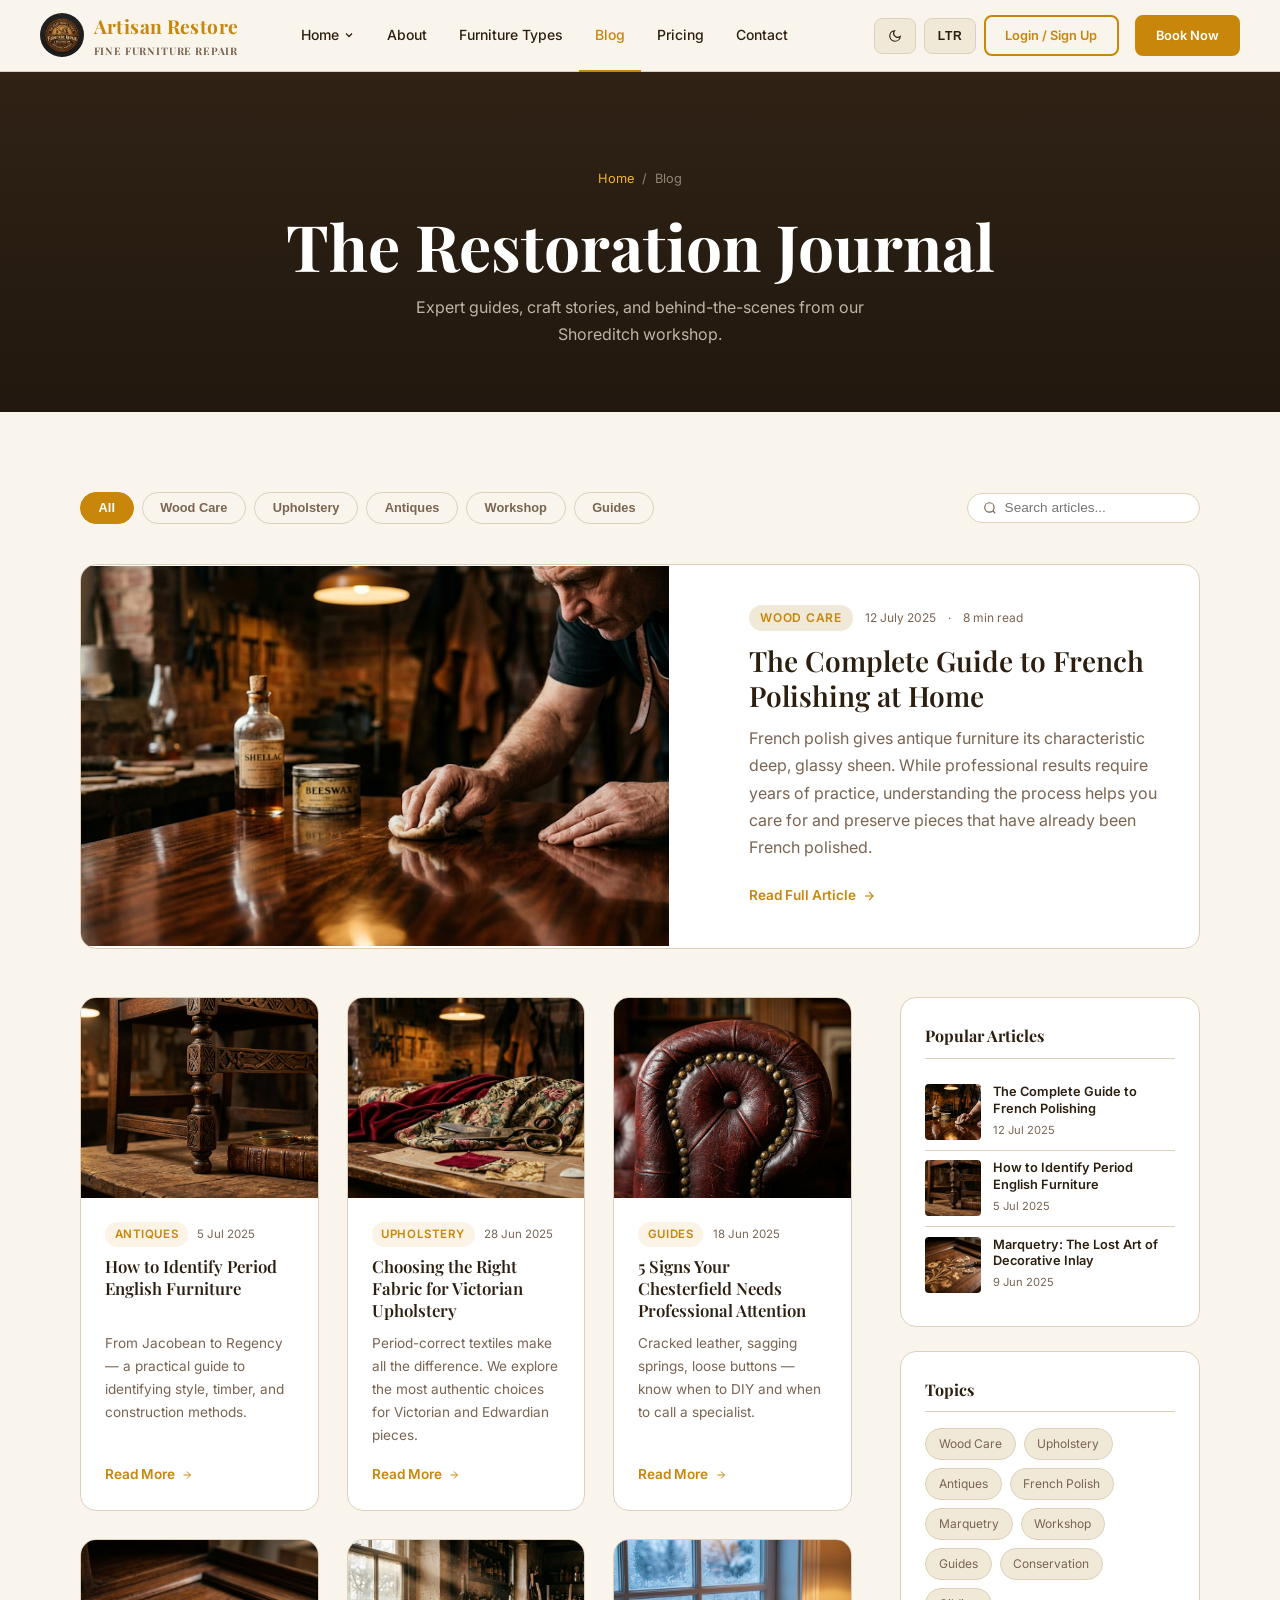
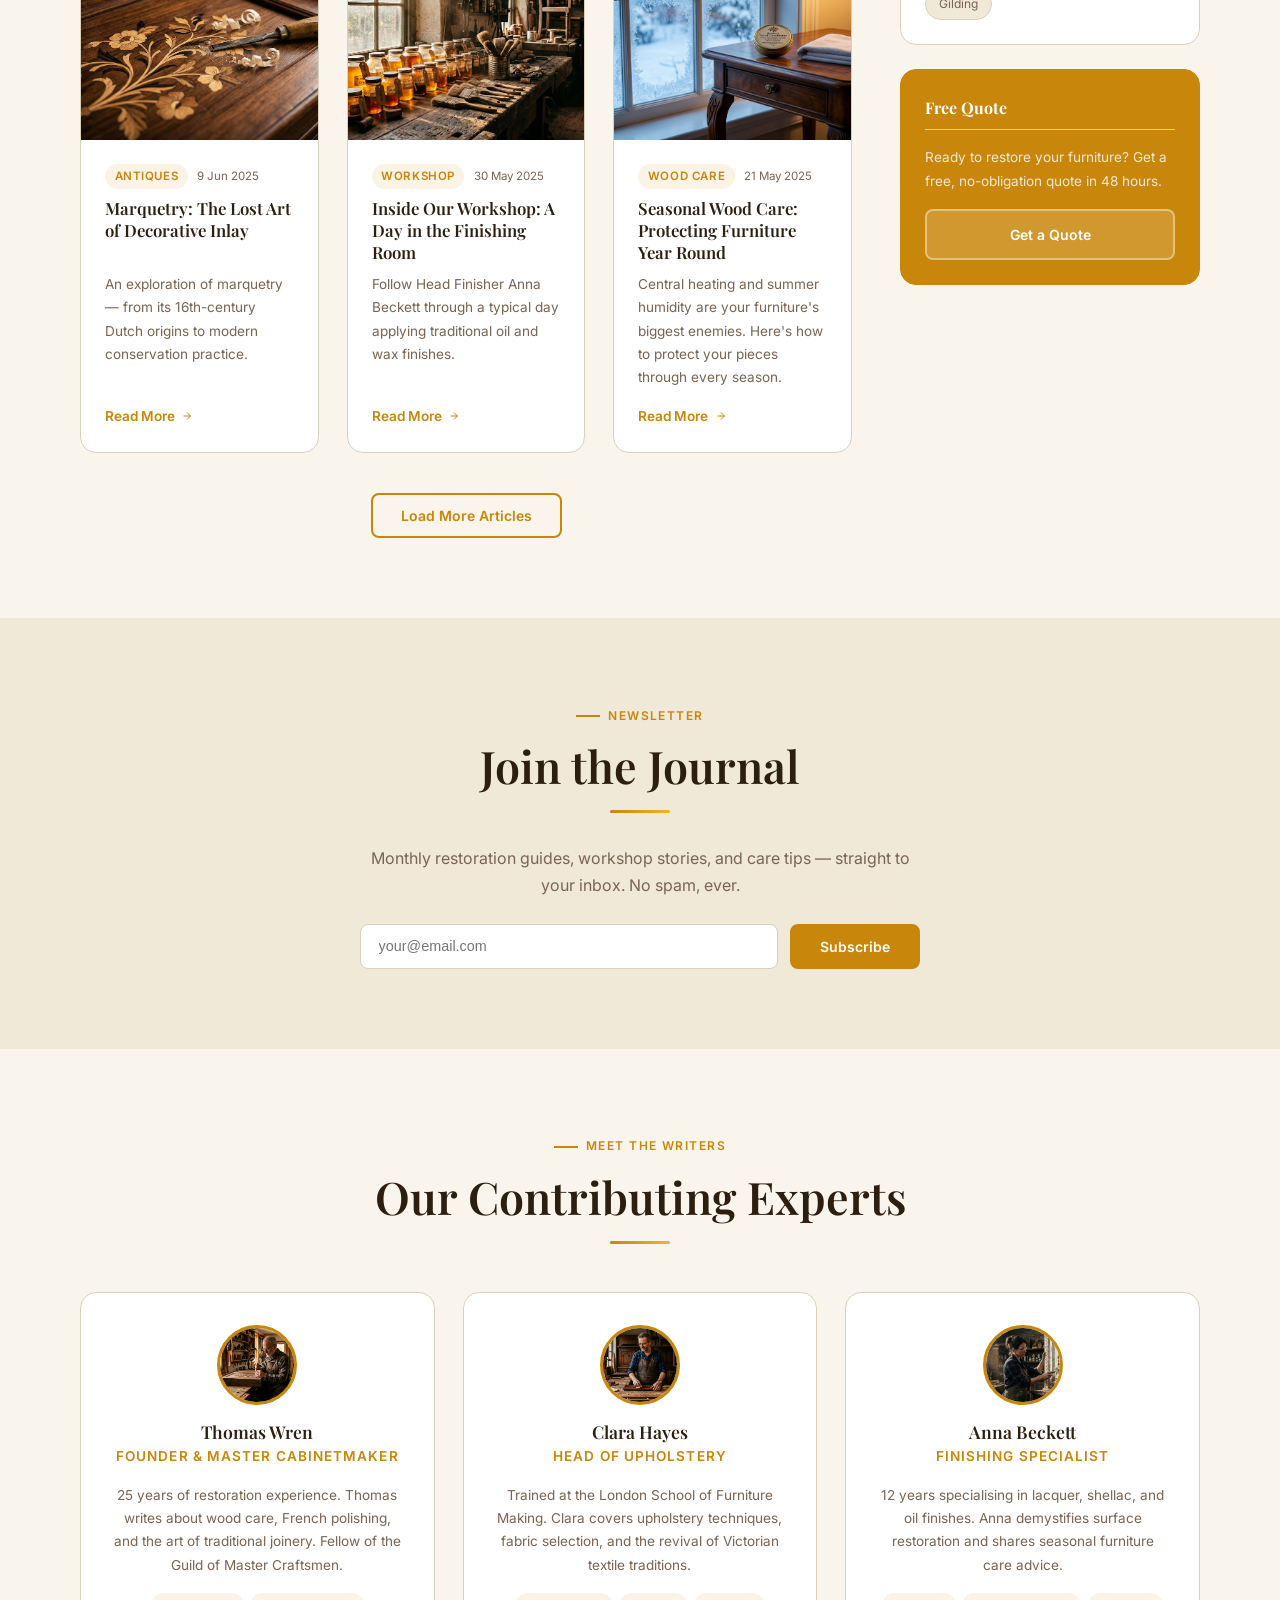
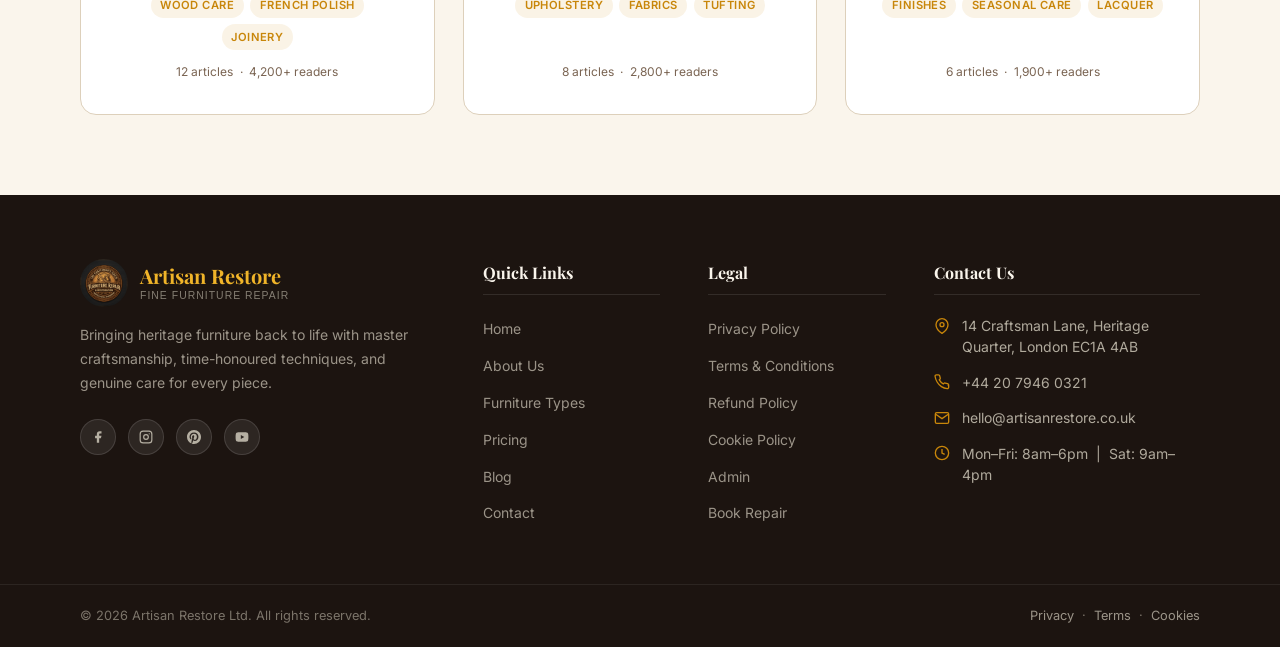
==== commit cd2cd4cb: "Fix layout and alignment issues across Home, About, and Blog" ====
--- a/blog.html
+++ b/blog.html
@@ -43,7 +43,7 @@
 .blog-body{padding:1.5rem;display:flex;flex-direction:column;flex:1;}
 .blog-meta{display:flex;align-items:center;gap:.6rem;font-size:.72rem;color:var(--text-muted);margin-bottom:.6rem;}
 .blog-cat{background:rgba(200,134,10,.1);color:var(--primary);border-radius:20px;padding:.15rem .6rem;font-weight:600;text-transform:uppercase;letter-spacing:.05em;}
-.blog-body h3{font-size:1.05rem;margin-bottom:.5rem;line-height:1.3;}
+.blog-body h3{font-size:1.05rem;margin-bottom:.5rem;line-height:1.3;min-height:4.2rem;}
 .blog-body p{font-size:.85rem;margin-bottom:1rem;flex:1;}
 
 /* newsletter */
@@ -214,7 +214,7 @@
       <div class="nl-box">
         <span class="section-label">Newsletter</span>
         <h2 class="section-title">Join the Journal</h2>
-        <div class="divider"></div>
+        <div class="divider" style="margin: 1rem auto 2rem;"></div>
         <p>Monthly restoration guides, workshop stories, and care tips — straight to your inbox. No spam, ever.</p>
         <div class="nl-form">
           <input type="email" placeholder="your@email.com">
